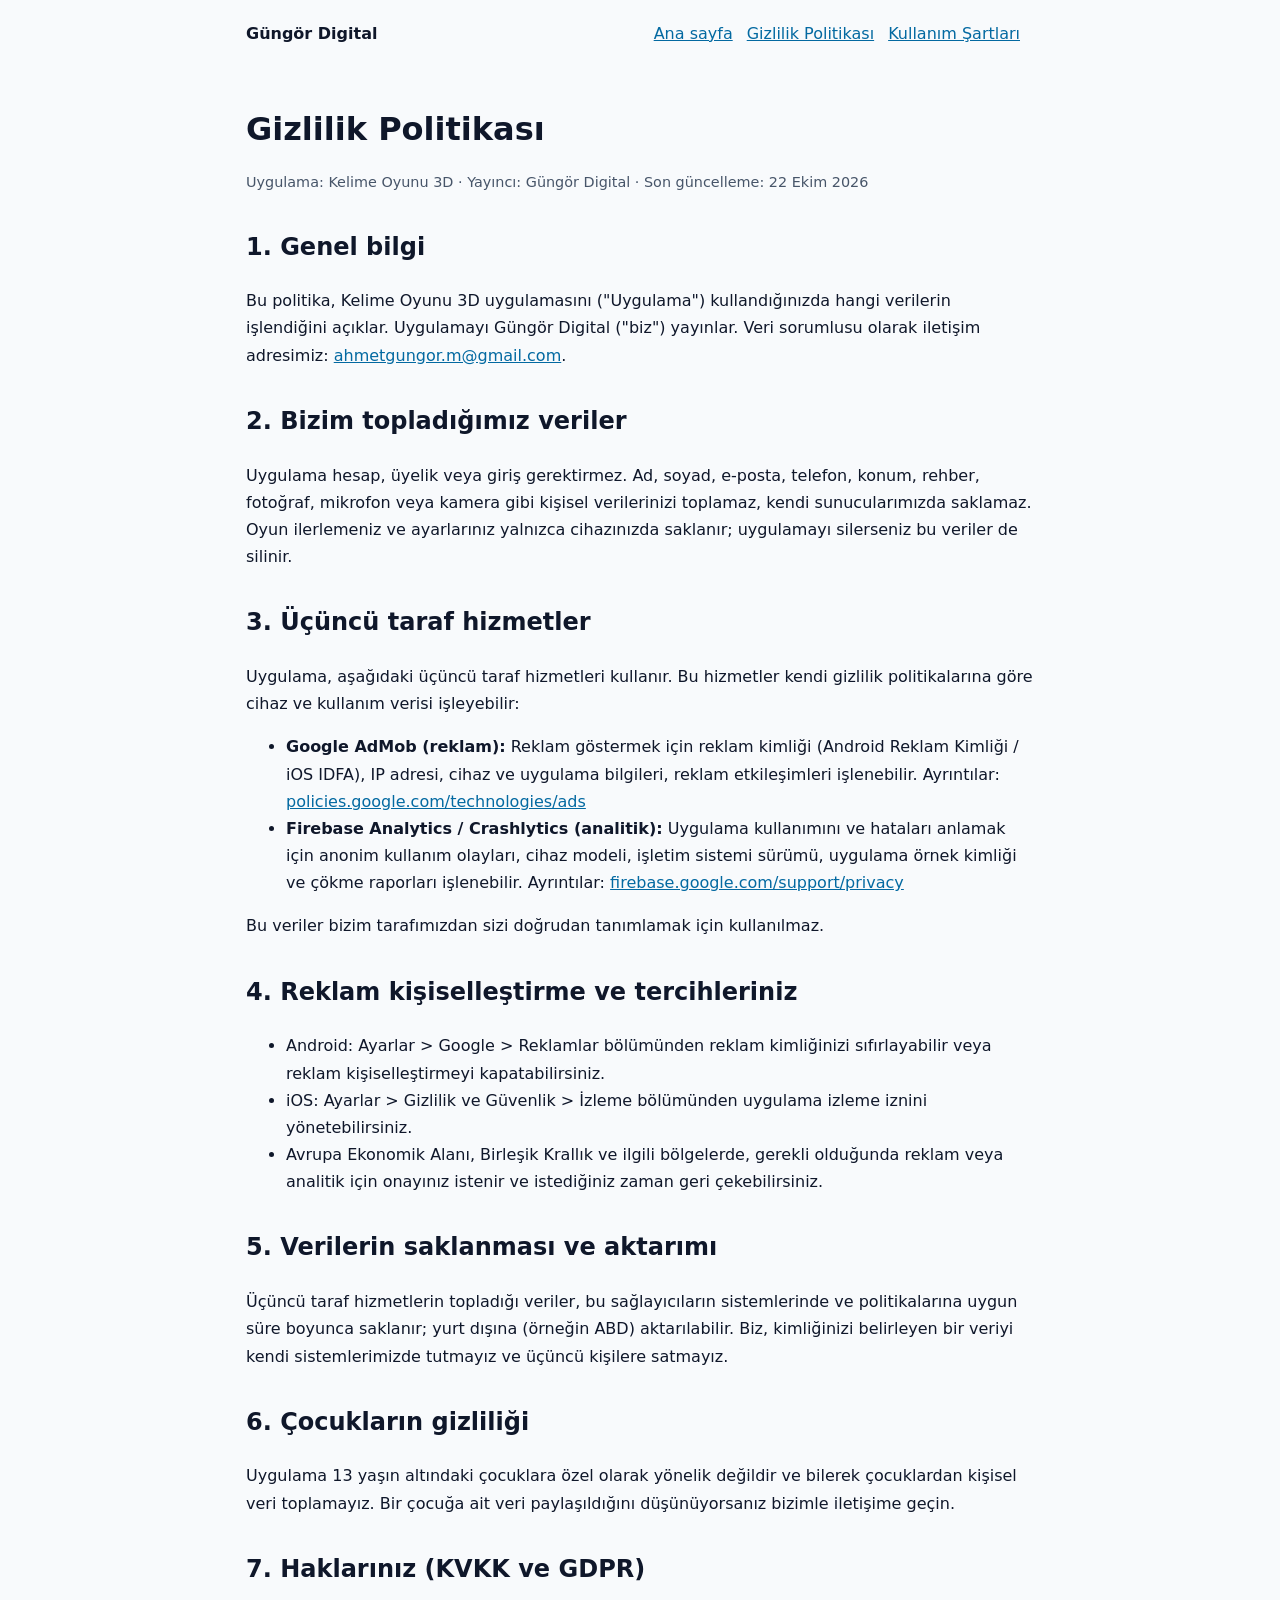
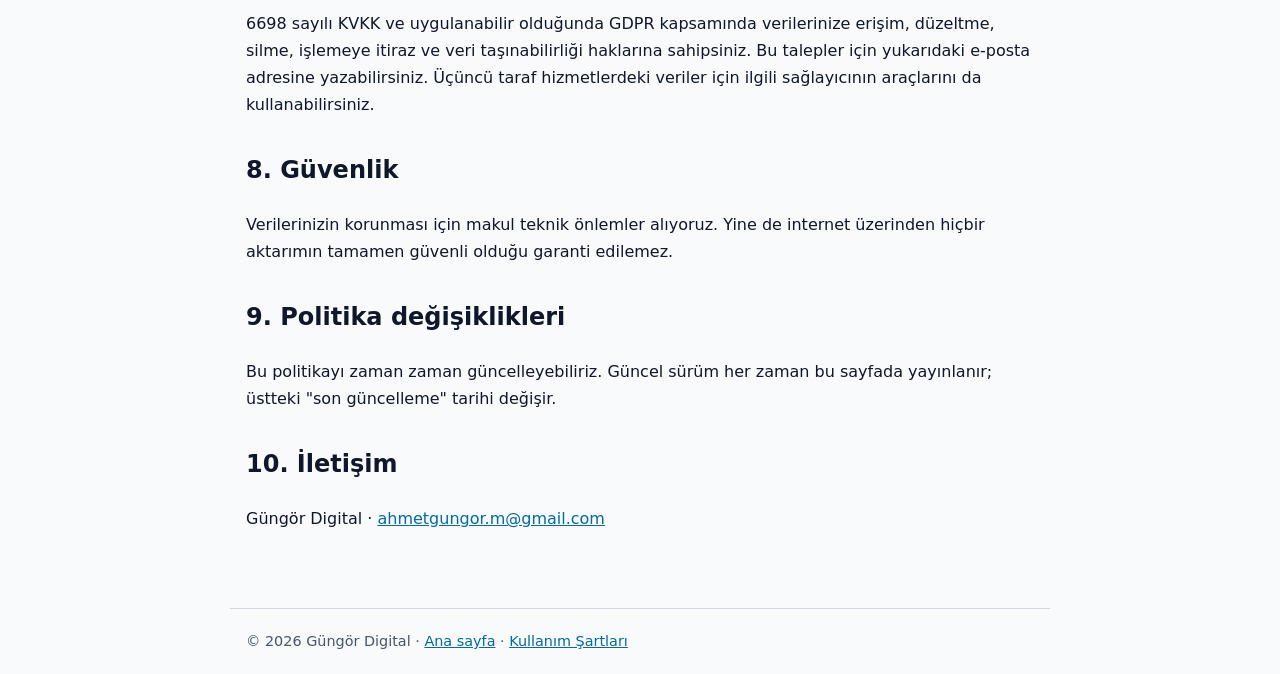
==== privacy.html @ 2256e75d "Create privacy.html" ====
<!doctype html>
<html lang="tr"><head><meta charset="utf-8"><meta name="viewport" content="width=device-width,initial-scale=1">
<title>Gizlilik Politikası | Kelime Oyunu 3D</title>
<meta name="robots" content="index,follow"><link rel="stylesheet" href="style.css"></head><body>
<header><strong>Güngör Digital</strong><nav><a href="/">Ana sayfa</a><a href="privacy.html">Gizlilik Politikası</a><a href="terms.html">Kullanım Şartları</a></nav></header>
<main>
<h1>Gizlilik Politikası</h1>
<p class="muted">Uygulama: Kelime Oyunu 3D · Yayıncı: Güngör Digital · Son güncelleme: 22 Ekim 2026</p>

<h2>1. Genel bilgi</h2>
<p>Bu politika, Kelime Oyunu 3D uygulamasını ("Uygulama") kullandığınızda hangi verilerin işlendiğini açıklar. Uygulamayı Güngör Digital ("biz") yayınlar. Veri sorumlusu olarak iletişim adresimiz: <a href="mailto:ahmetgungor.m@gmail.com">ahmetgungor.m@gmail.com</a>.</p>

<h2>2. Bizim topladığımız veriler</h2>
<p>Uygulama hesap, üyelik veya giriş gerektirmez. Ad, soyad, e-posta, telefon, konum, rehber, fotoğraf, mikrofon veya kamera gibi kişisel verilerinizi toplamaz, kendi sunucularımızda saklamaz. Oyun ilerlemeniz ve ayarlarınız yalnızca cihazınızda saklanır; uygulamayı silerseniz bu veriler de silinir.</p>

<h2>3. Üçüncü taraf hizmetler</h2>
<p>Uygulama, aşağıdaki üçüncü taraf hizmetleri kullanır. Bu hizmetler kendi gizlilik politikalarına göre cihaz ve kullanım verisi işleyebilir:</p>
<ul>
<li><strong>Google AdMob (reklam):</strong> Reklam göstermek için reklam kimliği (Android Reklam Kimliği / iOS IDFA), IP adresi, cihaz ve uygulama bilgileri, reklam etkileşimleri işlenebilir. Ayrıntılar: <a href="https://policies.google.com/technologies/ads">policies.google.com/technologies/ads</a></li>
<li><strong>Firebase Analytics / Crashlytics (analitik):</strong> Uygulama kullanımını ve hataları anlamak için anonim kullanım olayları, cihaz modeli, işletim sistemi sürümü, uygulama örnek kimliği ve çökme raporları işlenebilir. Ayrıntılar: <a href="https://firebase.google.com/support/privacy">firebase.google.com/support/privacy</a></li>
</ul>
<p>Bu veriler bizim tarafımızdan sizi doğrudan tanımlamak için kullanılmaz.</p>

<h2>4. Reklam kişiselleştirme ve tercihleriniz</h2>
<ul>
<li>Android: Ayarlar &gt; Google &gt; Reklamlar bölümünden reklam kimliğinizi sıfırlayabilir veya reklam kişiselleştirmeyi kapatabilirsiniz.</li>
<li>iOS: Ayarlar &gt; Gizlilik ve Güvenlik &gt; İzleme bölümünden uygulama izleme iznini yönetebilirsiniz.</li>
<li>Avrupa Ekonomik Alanı, Birleşik Krallık ve ilgili bölgelerde, gerekli olduğunda reklam veya analitik için onayınız istenir ve istediğiniz zaman geri çekebilirsiniz.</li>
</ul>

<h2>5. Verilerin saklanması ve aktarımı</h2>
<p>Üçüncü taraf hizmetlerin topladığı veriler, bu sağlayıcıların sistemlerinde ve politikalarına uygun süre boyunca saklanır; yurt dışına (örneğin ABD) aktarılabilir. Biz, kimliğinizi belirleyen bir veriyi kendi sistemlerimizde tutmayız ve üçüncü kişilere satmayız.</p>

<h2>6. Çocukların gizliliği</h2>
<p>Uygulama 13 yaşın altındaki çocuklara özel olarak yönelik değildir ve bilerek çocuklardan kişisel veri toplamayız. Bir çocuğa ait veri paylaşıldığını düşünüyorsanız bizimle iletişime geçin.</p>

<h2>7. Haklarınız (KVKK ve GDPR)</h2>
<p>6698 sayılı KVKK ve uygulanabilir olduğunda GDPR kapsamında verilerinize erişim, düzeltme, silme, işlemeye itiraz ve veri taşınabilirliği haklarına sahipsiniz. Bu talepler için yukarıdaki e-posta adresine yazabilirsiniz. Üçüncü taraf hizmetlerdeki veriler için ilgili sağlayıcının araçlarını da kullanabilirsiniz.</p>

<h2>8. Güvenlik</h2>
<p>Verilerinizin korunması için makul teknik önlemler alıyoruz. Yine de internet üzerinden hiçbir aktarımın tamamen güvenli olduğu garanti edilemez.</p>

<h2>9. Politika değişiklikleri</h2>
<p>Bu politikayı zaman zaman güncelleyebiliriz. Güncel sürüm her zaman bu sayfada yayınlanır; üstteki "son güncelleme" tarihi değişir.</p>

<h2>10. İletişim</h2>
<p>Güngör Digital · <a href="mailto:ahmetgungor.m@gmail.com">ahmetgungor.m@gmail.com</a></p>
</main>
<footer class="muted">© 2026 Güngör Digital · <a href="/">Ana sayfa</a> · <a href="terms.html">Kullanım Şartları</a></footer>
</body></html>
---- style.css ----
:root{--bg:#0f172a;--card:#1e293b;--text:#e2e8f0;--muted:#94a3b8;--accent:#38bdf8}
@media (prefers-color-scheme:light){:root{--bg:#f8fafc;--card:#fff;--text:#0f172a;--muted:#475569;--accent:#0369a1}}
*{box-sizing:border-box}body{margin:0;background:var(--bg);color:var(--text);font:16px/1.7 system-ui,-apple-system,Segoe UI,Roboto,sans-serif}
header,main,footer{max-width:820px;margin:0 auto;padding:20px 16px}
header{display:flex;justify-content:space-between;align-items:center;flex-wrap:wrap;gap:8px}
nav a{margin-right:14px}a{color:var(--accent)}
h1{font-size:2rem;line-height:1.25}h2{margin-top:2rem}
.card{background:var(--card);border-radius:12px;padding:20px;margin:16px 0}
.muted{color:var(--muted);font-size:.9rem}footer{border-top:1px solid #64748b44;margin-top:40px}
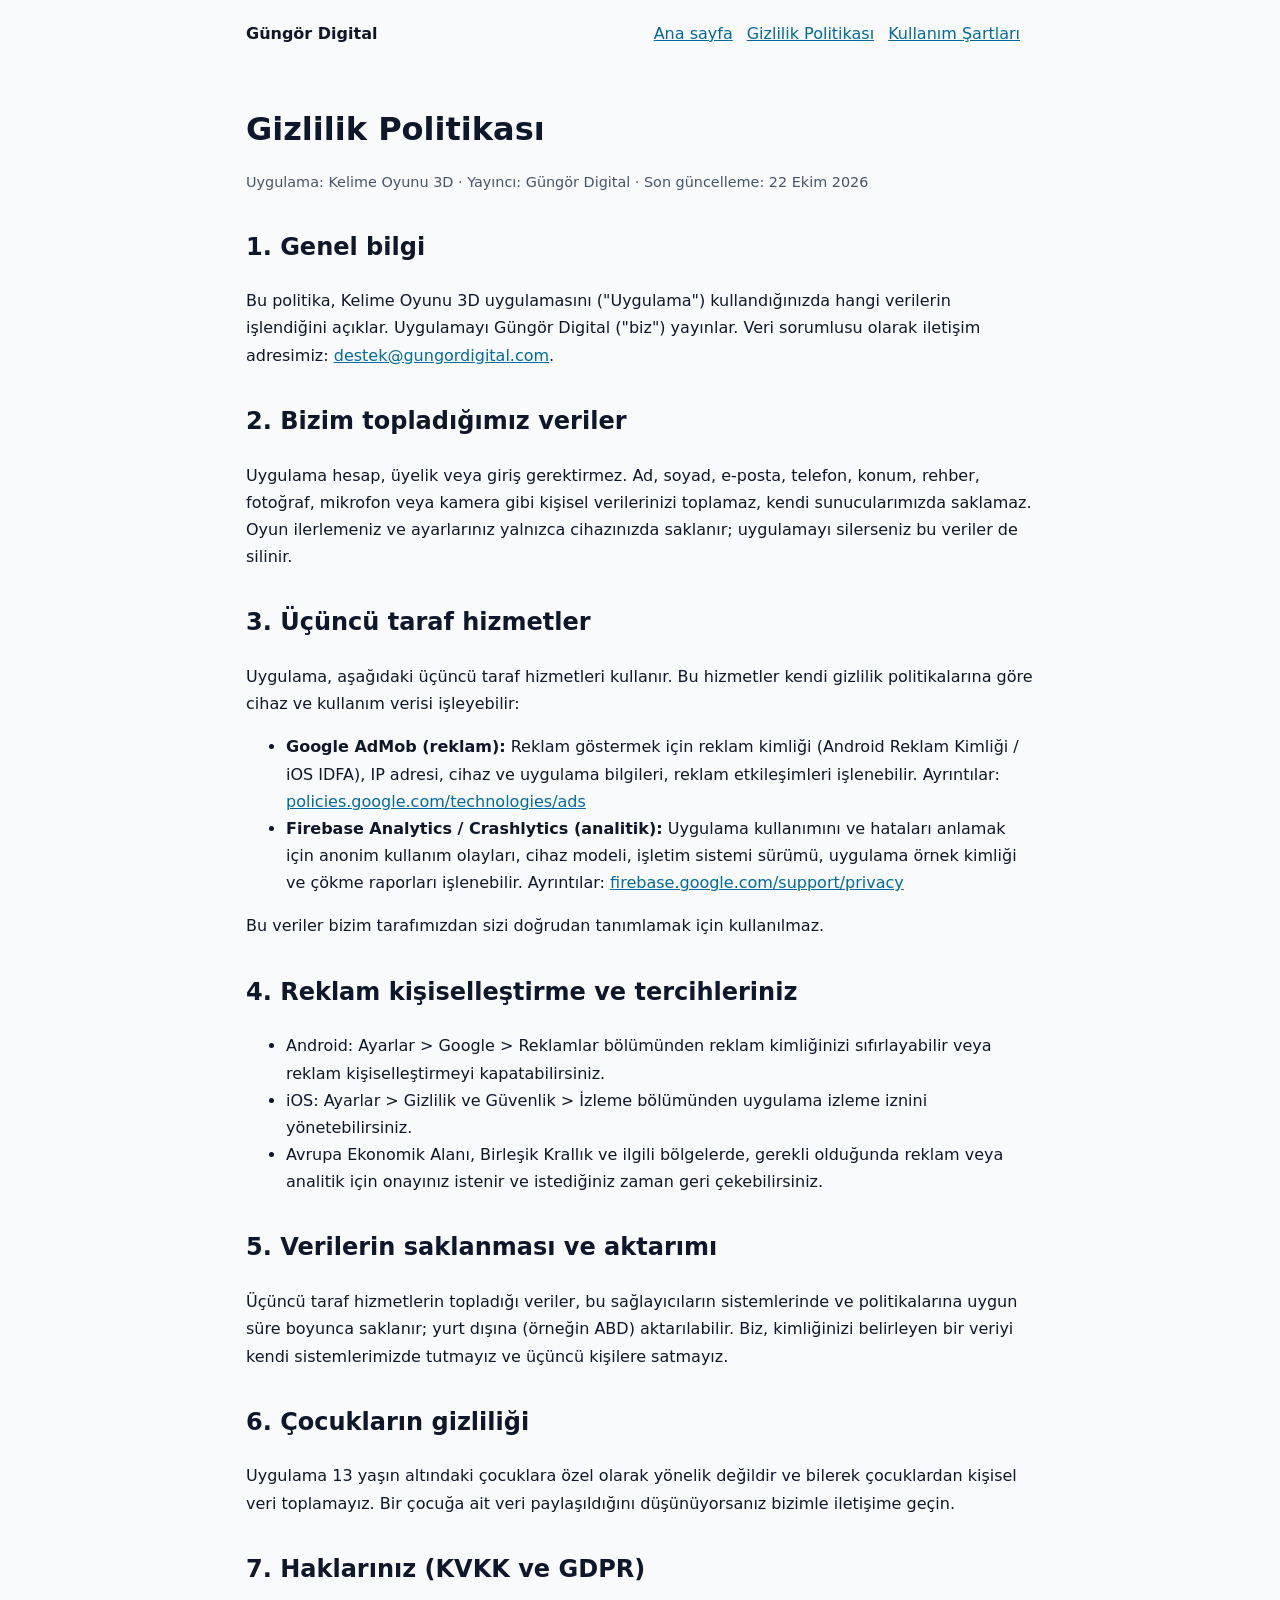
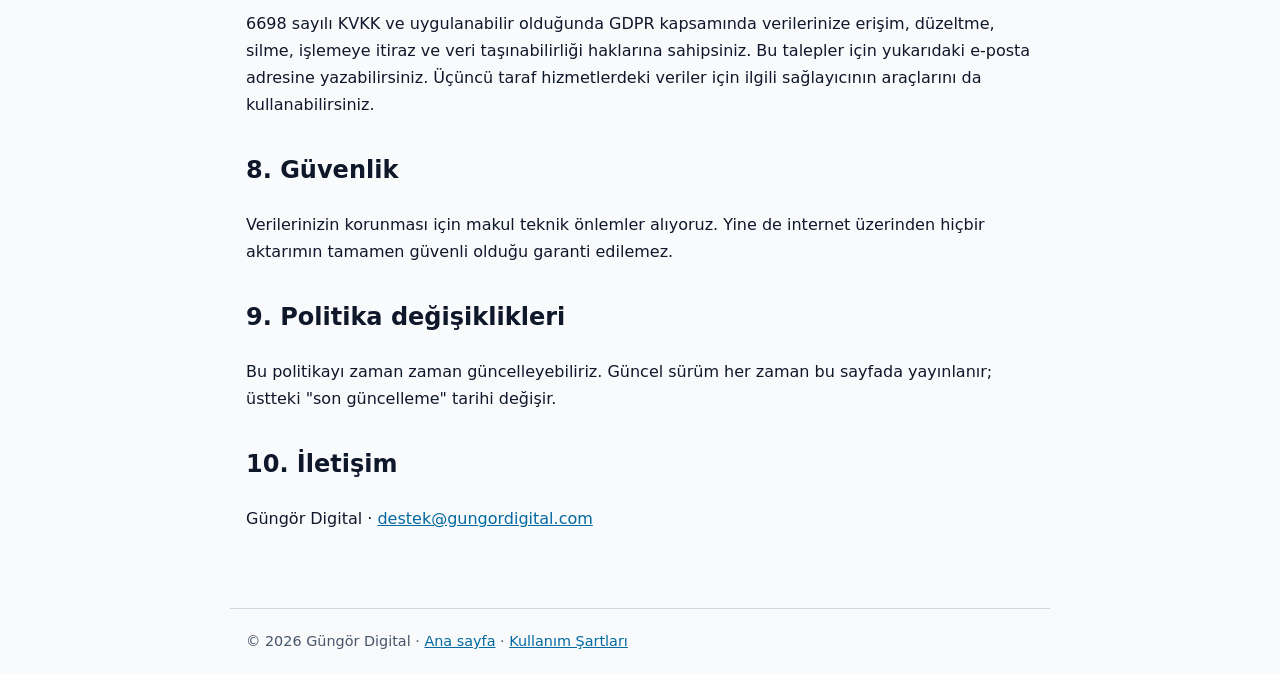
==== commit 415f218a: "Update privacy.html" ====
--- a/privacy.html
+++ b/privacy.html
@@ -8,7 +8,7 @@
 <p class="muted">Uygulama: Kelime Oyunu 3D · Yayıncı: Güngör Digital · Son güncelleme: 22 Ekim 2026</p>
 
 <h2>1. Genel bilgi</h2>
-<p>Bu politika, Kelime Oyunu 3D uygulamasını ("Uygulama") kullandığınızda hangi verilerin işlendiğini açıklar. Uygulamayı Güngör Digital ("biz") yayınlar. Veri sorumlusu olarak iletişim adresimiz: <a href="mailto:ahmetgungor.m@gmail.com">ahmetgungor.m@gmail.com</a>.</p>
+<p>Bu politika, Kelime Oyunu 3D uygulamasını ("Uygulama") kullandığınızda hangi verilerin işlendiğini açıklar. Uygulamayı Güngör Digital ("biz") yayınlar. Veri sorumlusu olarak iletişim adresimiz: <a href="mailto:destek@gungordigital.com">destek@gungordigital.com</a>.</p>
 
 <h2>2. Bizim topladığımız veriler</h2>
 <p>Uygulama hesap, üyelik veya giriş gerektirmez. Ad, soyad, e-posta, telefon, konum, rehber, fotoğraf, mikrofon veya kamera gibi kişisel verilerinizi toplamaz, kendi sunucularımızda saklamaz. Oyun ilerlemeniz ve ayarlarınız yalnızca cihazınızda saklanır; uygulamayı silerseniz bu veriler de silinir.</p>
@@ -44,7 +44,7 @@
 <p>Bu politikayı zaman zaman güncelleyebiliriz. Güncel sürüm her zaman bu sayfada yayınlanır; üstteki "son güncelleme" tarihi değişir.</p>
 
 <h2>10. İletişim</h2>
-<p>Güngör Digital · <a href="mailto:ahmetgungor.m@gmail.com">ahmetgungor.m@gmail.com</a></p>
+<p>Güngör Digital · <a href="mailto:destek@gungordigital.com">destek@gungordigital.com</a></p>
 </main>
 <footer class="muted">© 2026 Güngör Digital · <a href="/">Ana sayfa</a> · <a href="terms.html">Kullanım Şartları</a></footer>
 </body></html>
